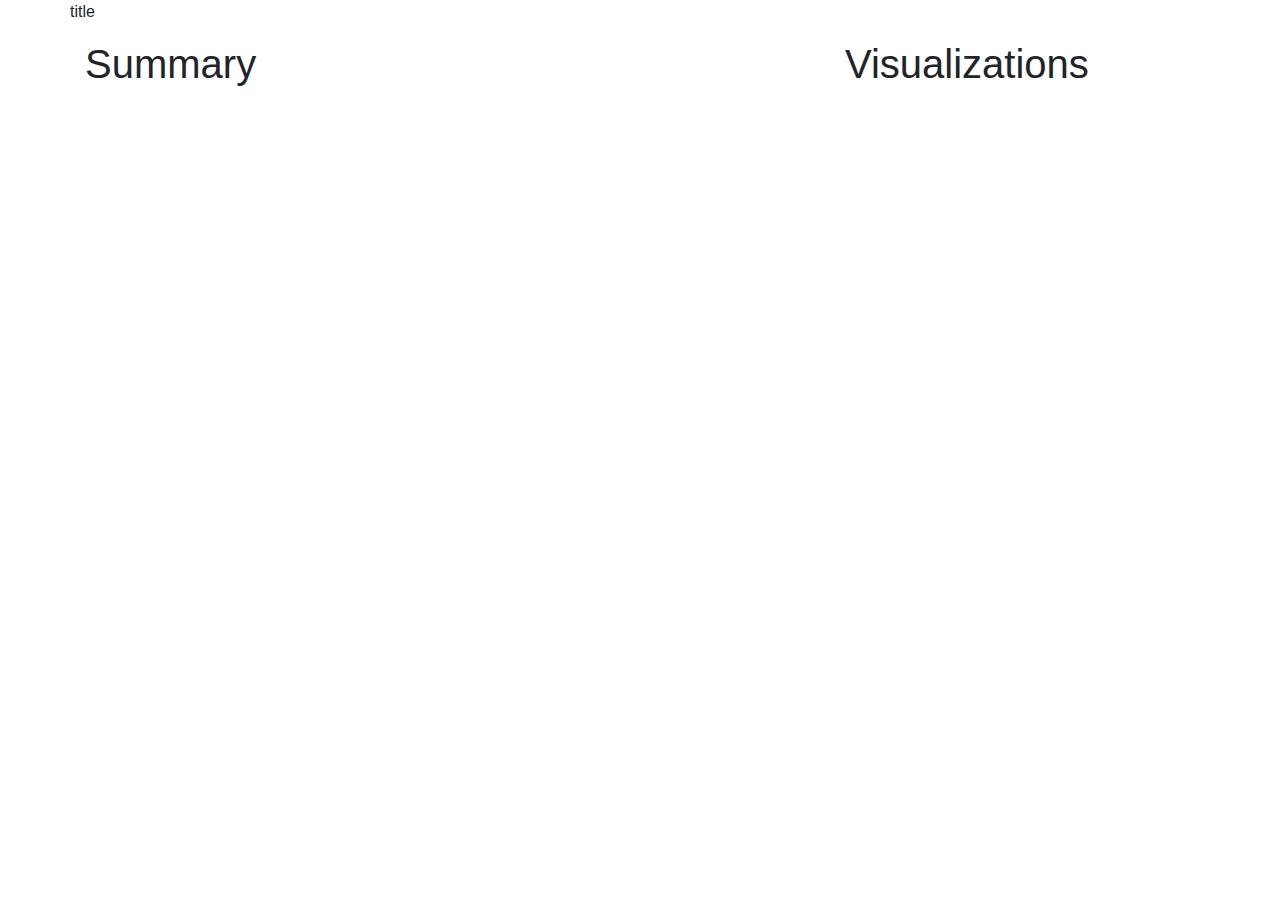
==== comparison.html @ cf8698e8 "worked on index.html and created other pages" ====
<!DOCTYPE html>
<html lang="en">
    <head>
        <meta charset="UTF-8">
        <title>Langing-Page</title>
        <link rel="stylesheet" href="https://stackpath.bootstrapcdn.com/bootstrap/4.3.1/css/bootstrap.min.css" integrity="sha384-ggOyR0iXCbMQv3Xipma34MD+dH/1fQ784/j6cY/iJTQUOhcWr7x9JvoRxT2MZw1T" crossorigin="anonymous">
        <link rel="stylesheet" href="style.css">
    </head>
    <body>
    <div class ="container">
        <!--first row to contain title and navigation-->
        <div class = "row">
            <p>title</p>
        </div>
        <!--second row to contain summary and visualizations-->
        <div class = "row">
            <div class="col-md-8">
                <h1>Summary</h1>
            </div>
            <div class="col-md-4">
                <h1>Visualizations</h1>
            </div>
        </div>
        
    </div>
    </body>
</html>
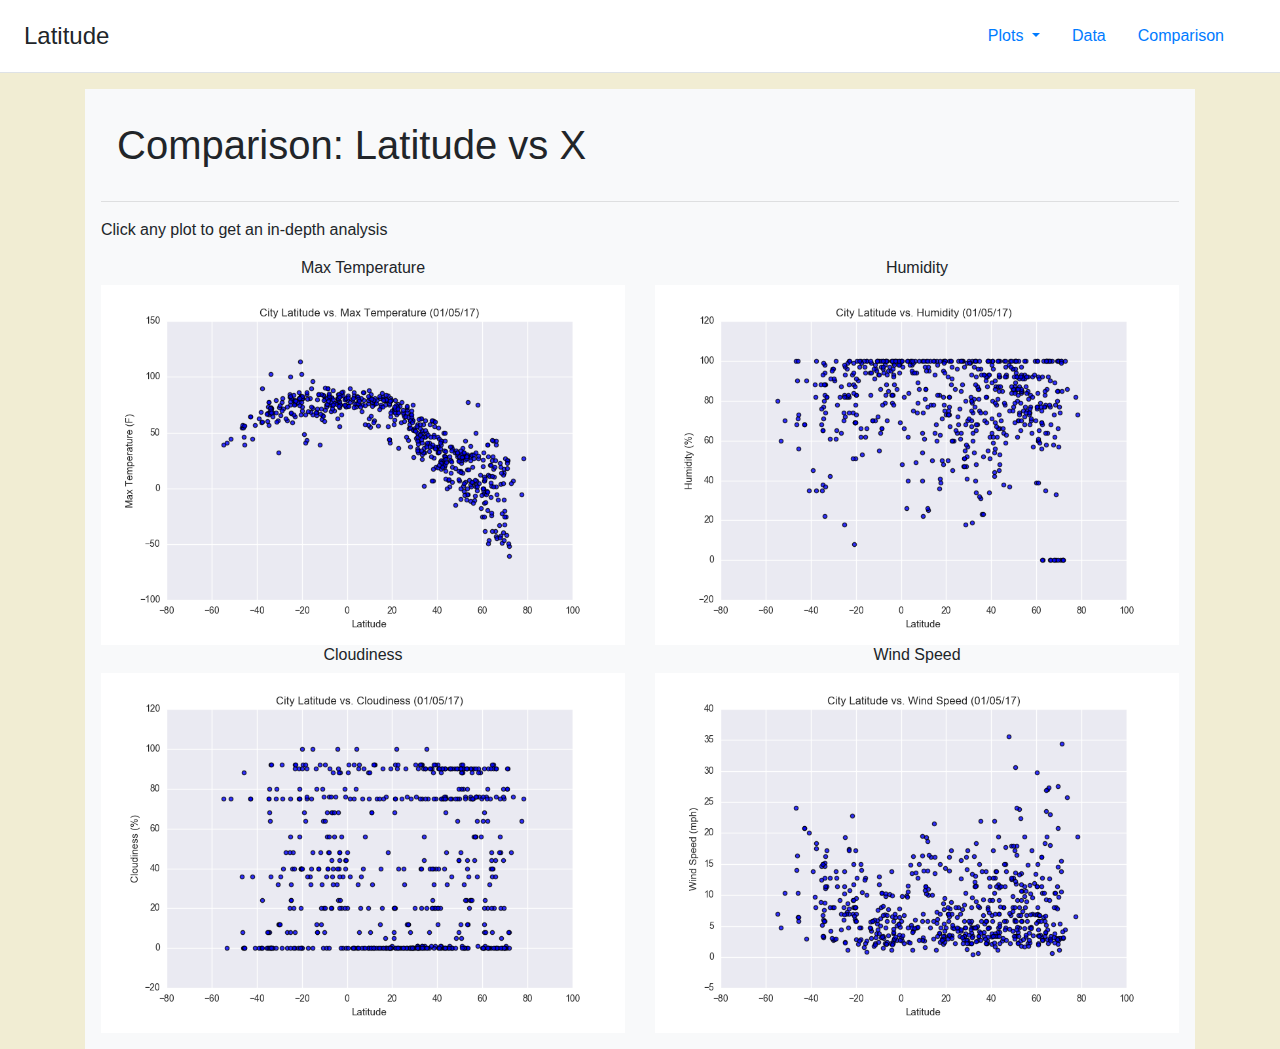
==== commit 9220c7b9: "updates on visualization pages" ====
--- a/comparison.html
+++ b/comparison.html
@@ -2,26 +2,70 @@
 <html lang="en">
     <head>
         <meta charset="UTF-8">
-        <title>Langing-Page</title>
+        <title>Comparison</title>
         <link rel="stylesheet" href="https://stackpath.bootstrapcdn.com/bootstrap/4.3.1/css/bootstrap.min.css" integrity="sha384-ggOyR0iXCbMQv3Xipma34MD+dH/1fQ784/j6cY/iJTQUOhcWr7x9JvoRxT2MZw1T" crossorigin="anonymous">
         <link rel="stylesheet" href="style.css">
     </head>
-    <body>
-    <div class ="container">
+    <body style="background-color:rgb(241, 237, 211);">
         <!--first row to contain title and navigation-->
-        <div class = "row">
-            <p>title</p>
+        <div class = "d-flex flex-column flex-md-row align-items-center p-3 px-md-4 mb-3 bg-white border-bottom box-shadow"> 
+            <h4 class="my-0 mr-md-auto font-weight-normal">Latitude</h4>
+                <nav class="my-2 my-md-0 mr-md-3">  
+                        <ul class="nav">
+                            <li class="nav-item dropdown">
+                                <a class="nav-link dropdown-toggle" href="#" id="navbarDropdown" role="button" data-toggle="dropdown" aria-haspopup="true" aria-expanded="false">
+                                Plots
+                                </a>
+                                <div class="dropdown-menu">
+                                <a class="dropdown-item" href="/visualization-1.html">Max Temperature</a>
+                                <a class="dropdown-item" href="/visualization-2.html">Humidity</a>
+                                <a class="dropdown-item" href="/visualization-3.html">Cloudiness</a>
+                                <a class="dropdown-item" href="/visualization-4.html">Wind Speed</a>
+                                </div>
+                            </li>
+                            <li class="nav-item active">
+                                <a class="nav-link" href="/data.html">Data</a>
+                            </li>
+                            <li class="nav-item">
+                                <a class="nav-link" href="/comparison.html">Comparison</a>
+                            </li>
+                        </ul>
+                </nav>
         </div>
-        <!--second row to contain summary and visualizations-->
-        <div class = "row">
-            <div class="col-md-8">
-                <h1>Summary</h1>
+        <div class ="container">
+            <div class="p-3 bg-light">
+                <h1 class = "display-5 p-3">Comparison: Latitude vs X</h1>
+                <hr/>
+                <p> Click any plot to get an in-depth analysis</p>
+                <div class="row">
+                    <div class = "col-md-6 col-sm-3 p3">
+                        <h6 class = "display-5" style = "text-align: center;">Max Temperature</h6>
+                        <a href="/visualization-1.html">
+                            <img class = "img-fluid" src="\Resources\assets\images\Fig1.png" alt="Max Temperature">
+                        </a>
+                    </div>
+                    <div class = "col-md-6 col-sm-3 p3">
+                        <h6 class = "display-5" style = "text-align: center;">Humidity</h6>
+                        <a href="/visualization-2.html">
+                            <img class = "img-fluid" src="\Resources\assets\images\Fig2.png" alt="Humidity">
+                        </a>
+                    </div>            
+                </div>
+                <div class="row">
+                    <div class = "col-md-6 col-sm-3 p3">
+                        <h6 class = "display-5" style = "text-align: center;">Cloudiness</h6>
+                        <a href="/visualization-3.html">
+                            <img class = "img-fluid" src="\Resources\assets\images\Fig3.png" alt="Cloudiness">
+                        </a>
+                    </div>
+                    <div class = "col-md-6 col-sm-3 p3">
+                        <h6 class = "display-5" style = "text-align: center;">Wind Speed</h6>
+                        <a href="/visualization-4.html">
+                            <img class = "img-fluid" src="\Resources\assets\images\Fig4.png" alt="Wind Speed">
+                        </a>
+                    </div>
+                </div>
             </div>
-            <div class="col-md-4">
-                <h1>Visualizations</h1>
-            </div>
-        </div>
-        
-    </div>
+        </div>              
     </body>
 </html>--- a/style.css
+++ b/style.css
@@ -0,0 +1,12 @@
+.thumbnail {
+width: 150px;
+height: 150px;
+border: 0.1mm;
+}
+
+
+.graph {
+    width: 300px;
+    height: 250px;
+    border: 0.1mm;
+    }
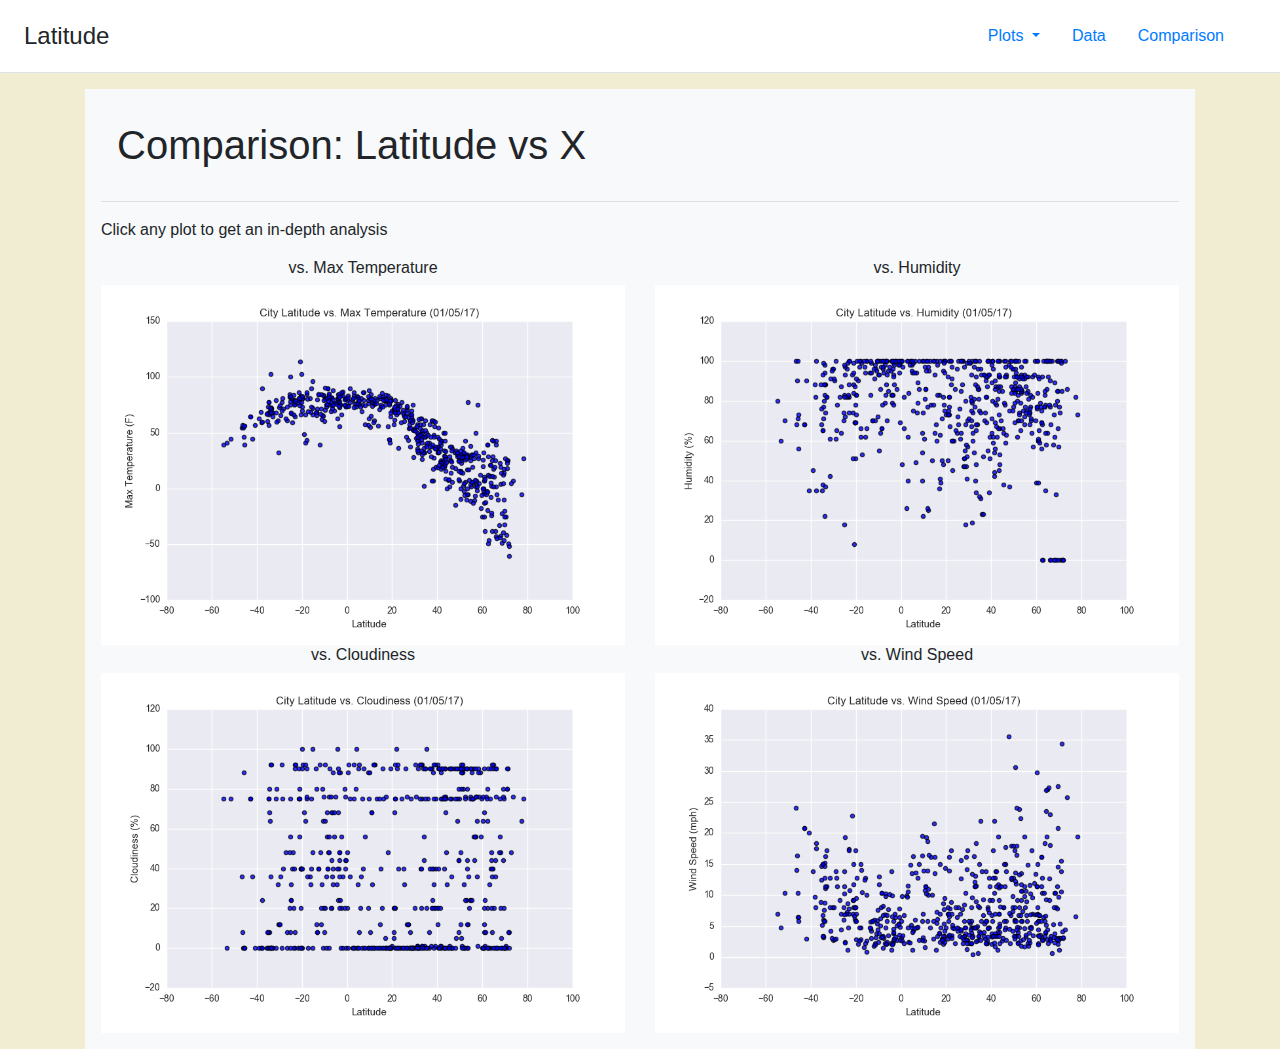
==== commit 8c31c0fd: "added data page" ====
--- a/comparison.html
+++ b/comparison.html
@@ -38,28 +38,28 @@
                 <hr/>
                 <p> Click any plot to get an in-depth analysis</p>
                 <div class="row">
-                    <div class = "col-md-6 col-sm-3 p3">
-                        <h6 class = "display-5" style = "text-align: center;">Max Temperature</h6>
+                    <div class = "col-md-6 p3">
+                        <h6 class = "display-5" style = "text-align: center;">vs. Max Temperature</h6>
                         <a href="/visualization-1.html">
                             <img class = "img-fluid" src="\Resources\assets\images\Fig1.png" alt="Max Temperature">
                         </a>
                     </div>
-                    <div class = "col-md-6 col-sm-3 p3">
-                        <h6 class = "display-5" style = "text-align: center;">Humidity</h6>
+                    <div class = "col-md-6 p3">
+                        <h6 class = "display-5" style = "text-align: center;">vs. Humidity</h6>
                         <a href="/visualization-2.html">
                             <img class = "img-fluid" src="\Resources\assets\images\Fig2.png" alt="Humidity">
                         </a>
                     </div>            
                 </div>
                 <div class="row">
-                    <div class = "col-md-6 col-sm-3 p3">
-                        <h6 class = "display-5" style = "text-align: center;">Cloudiness</h6>
+                    <div class = "col-md-6 p3">
+                        <h6 class = "display-5" style = "text-align: center;">vs. Cloudiness</h6>
                         <a href="/visualization-3.html">
                             <img class = "img-fluid" src="\Resources\assets\images\Fig3.png" alt="Cloudiness">
                         </a>
                     </div>
-                    <div class = "col-md-6 col-sm-3 p3">
-                        <h6 class = "display-5" style = "text-align: center;">Wind Speed</h6>
+                    <div class = "col-md-6 p3">
+                        <h6 class = "display-5" style = "text-align: center;">vs. Wind Speed</h6>
                         <a href="/visualization-4.html">
                             <img class = "img-fluid" src="\Resources\assets\images\Fig4.png" alt="Wind Speed">
                         </a>
--- a/style.css
+++ b/style.css
@@ -4,9 +4,4 @@
 border: 0.1mm;
 }
 
-
-.graph {
-    width: 300px;
-    height: 250px;
-    border: 0.1mm;
-    }
+.container { width: auto; }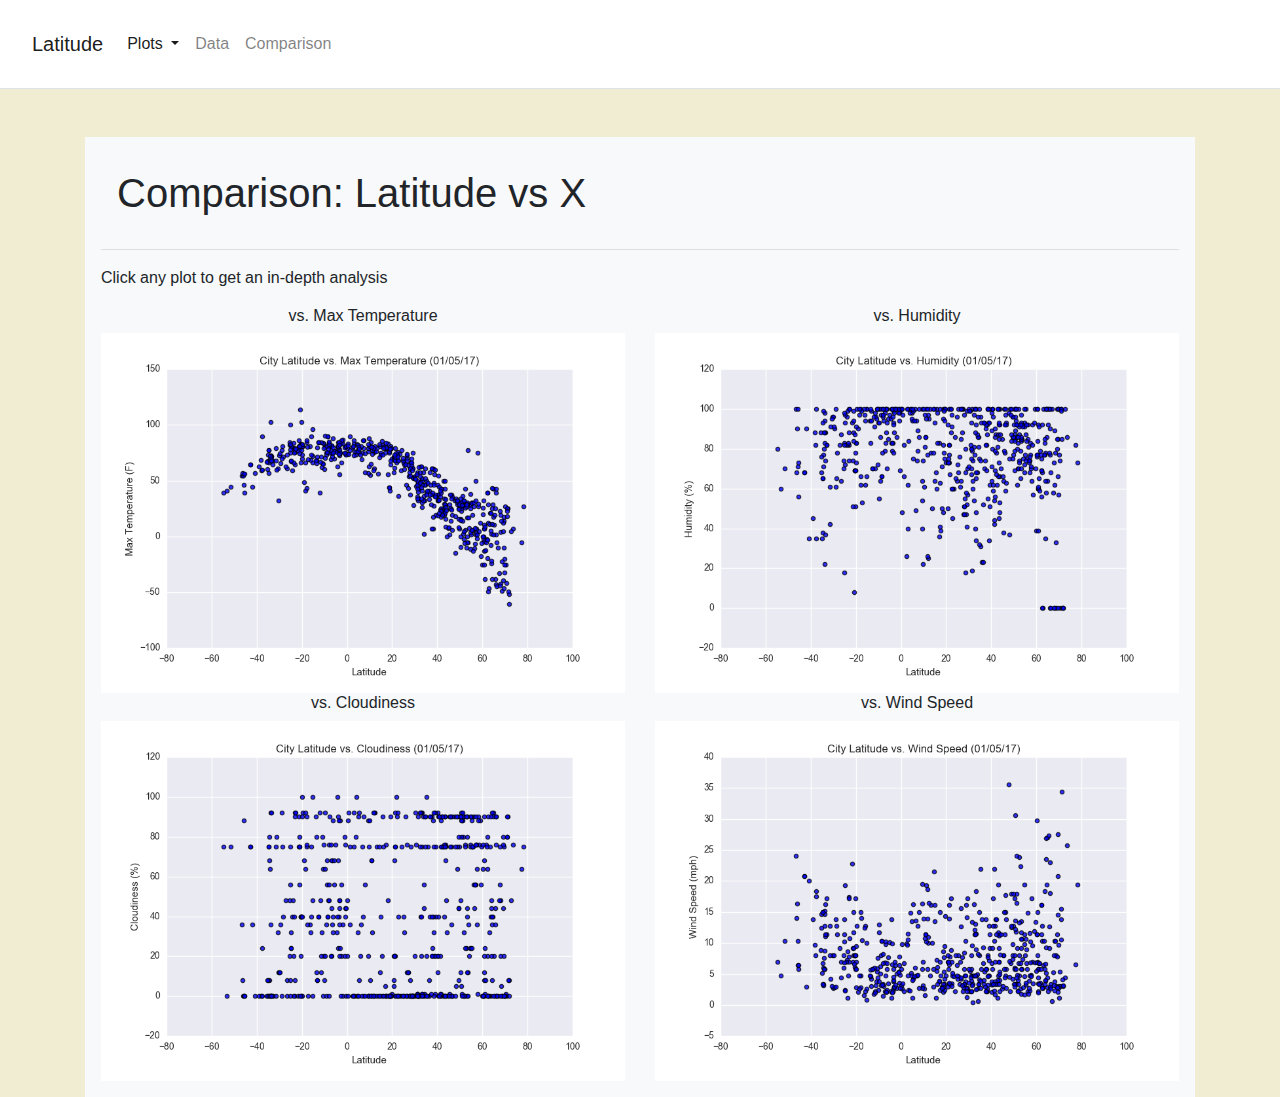
==== commit 3071eb1b: "still need more work on layout, but fixed most of the issues" ====
--- a/comparison.html
+++ b/comparison.html
@@ -7,12 +7,15 @@
         <link rel="stylesheet" href="style.css">
     </head>
     <body style="background-color:rgb(241, 237, 211);">
-        <!--first row to contain title and navigation-->
-        <div class = "d-flex flex-column flex-md-row align-items-center p-3 px-md-4 mb-3 bg-white border-bottom box-shadow"> 
-            <h4 class="my-0 mr-md-auto font-weight-normal">Latitude</h4>
-                <nav class="my-2 my-md-0 mr-md-3">  
-                        <ul class="nav">
-                            <li class="nav-item dropdown">
+        <div class="d-flex flex-column flex-md-row align-items-center p-3 mb-5 bg-white border-bottom box-shadow">         
+            <nav class ="navbar navbar-expand-md navbar-light my-0 my-md-0 mr-md-3">
+                    <a class= "navbar-brand" href="index.html">Latitude</a>
+                    <button class="navbar-toggler" type="button" data-toggle="collapse" data-target="#navbarCollapse" aria-controls="navbarCollapse" aria-expanded="true" aria-label="Toggle navigation">
+                        <span class="navbar-toggler-icon"></span>
+                    </button>
+                    <div class="navbar-collapse collapse show" id="navbarCollapse" style>
+                        <ul class="navbar-nav mr-auto">
+                            <li class="nav-item dropdown active">
                                 <a class="nav-link dropdown-toggle" href="#" id="navbarDropdown" role="button" data-toggle="dropdown" aria-haspopup="true" aria-expanded="false">
                                 Plots
                                 </a>
@@ -23,13 +26,14 @@
                                 <a class="dropdown-item" href="/visualization-4.html">Wind Speed</a>
                                 </div>
                             </li>
-                            <li class="nav-item active">
+                            <li class="nav-item">
                                 <a class="nav-link" href="/data.html">Data</a>
                             </li>
                             <li class="nav-item">
                                 <a class="nav-link" href="/comparison.html">Comparison</a>
                             </li>
                         </ul>
+                    </div>
                 </nav>
         </div>
         <div class ="container">
@@ -66,6 +70,9 @@
                     </div>
                 </div>
             </div>
-        </div>              
+        </div>
+        <script src="https://code.jquery.com/jquery-3.3.1.slim.min.js" integrity="sha384-q8i/X+965DzO0rT7abK41JStQIAqVgRVzpbzo5smXKp4YfRvH+8abtTE1Pi6jizo" crossorigin="anonymous"></script>
+<script src="https://cdnjs.cloudflare.com/ajax/libs/popper.js/1.14.7/umd/popper.min.js" integrity="sha384-UO2eT0CpHqdSJQ6hJty5KVphtPhzWj9WO1clHTMGa3JDZwrnQq4sF86dIHNDz0W1" crossorigin="anonymous"></script>
+<script src="https://stackpath.bootstrapcdn.com/bootstrap/4.3.1/js/bootstrap.min.js" integrity="sha384-JjSmVgyd0p3pXB1rRibZUAYoIIy6OrQ6VrjIEaFf/nJGzIxFDsf4x0xIM+B07jRM" crossorigin="anonymous"></script>              
     </body>
 </html>--- a/style.css
+++ b/style.css
@@ -4,4 +4,5 @@
 border: 0.1mm;
 }
 
-.container { width: auto; }+  
+  /* Adding media queries to show the drop-down, and hide the navbar when the screen is smaller than 480 pixels */
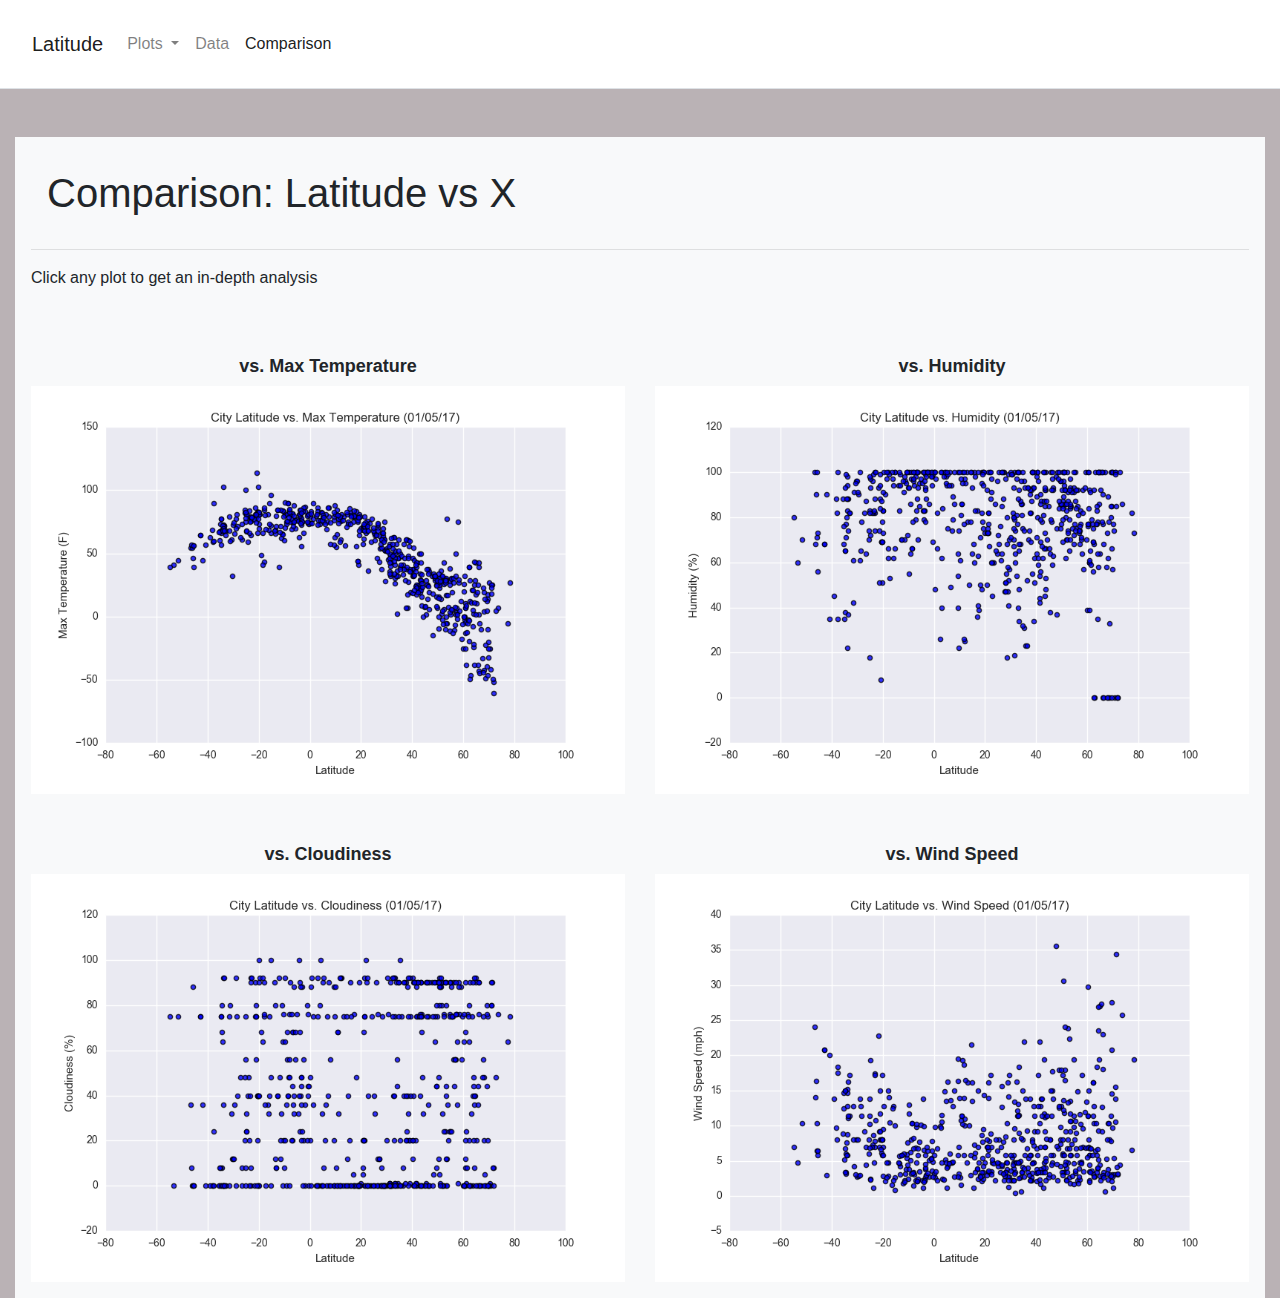
==== commit 425e0098: "continue to work improvment" ====
--- a/comparison.html
+++ b/comparison.html
@@ -6,7 +6,7 @@
         <link rel="stylesheet" href="https://stackpath.bootstrapcdn.com/bootstrap/4.3.1/css/bootstrap.min.css" integrity="sha384-ggOyR0iXCbMQv3Xipma34MD+dH/1fQ784/j6cY/iJTQUOhcWr7x9JvoRxT2MZw1T" crossorigin="anonymous">
         <link rel="stylesheet" href="style.css">
     </head>
-    <body style="background-color:rgb(241, 237, 211);">
+    <body>
         <div class="d-flex flex-column flex-md-row align-items-center p-3 mb-5 bg-white border-bottom box-shadow">         
             <nav class ="navbar navbar-expand-md navbar-light my-0 my-md-0 mr-md-3">
                     <a class= "navbar-brand" href="index.html">Latitude</a>
@@ -15,7 +15,7 @@
                     </button>
                     <div class="navbar-collapse collapse show" id="navbarCollapse" style>
                         <ul class="navbar-nav mr-auto">
-                            <li class="nav-item dropdown active">
+                            <li class="nav-item dropdown">
                                 <a class="nav-link dropdown-toggle" href="#" id="navbarDropdown" role="button" data-toggle="dropdown" aria-haspopup="true" aria-expanded="false">
                                 Plots
                                 </a>
@@ -29,27 +29,27 @@
                             <li class="nav-item">
                                 <a class="nav-link" href="/data.html">Data</a>
                             </li>
-                            <li class="nav-item">
+                            <li class="nav-item active">
                                 <a class="nav-link" href="/comparison.html">Comparison</a>
                             </li>
                         </ul>
                     </div>
                 </nav>
         </div>
-        <div class ="container">
+        <div class ="container-fluid">
             <div class="p-3 bg-light">
                 <h1 class = "display-5 p-3">Comparison: Latitude vs X</h1>
                 <hr/>
                 <p> Click any plot to get an in-depth analysis</p>
                 <div class="row">
                     <div class = "col-md-6 p3">
-                        <h6 class = "display-5" style = "text-align: center;">vs. Max Temperature</h6>
+                        <h6>vs. Max Temperature</h6>
                         <a href="/visualization-1.html">
                             <img class = "img-fluid" src="\Resources\assets\images\Fig1.png" alt="Max Temperature">
                         </a>
                     </div>
                     <div class = "col-md-6 p3">
-                        <h6 class = "display-5" style = "text-align: center;">vs. Humidity</h6>
+                        <h6>vs. Humidity</h6>
                         <a href="/visualization-2.html">
                             <img class = "img-fluid" src="\Resources\assets\images\Fig2.png" alt="Humidity">
                         </a>
@@ -57,13 +57,13 @@
                 </div>
                 <div class="row">
                     <div class = "col-md-6 p3">
-                        <h6 class = "display-5" style = "text-align: center;">vs. Cloudiness</h6>
+                        <h6>vs. Cloudiness</h6>
                         <a href="/visualization-3.html">
                             <img class = "img-fluid" src="\Resources\assets\images\Fig3.png" alt="Cloudiness">
                         </a>
                     </div>
                     <div class = "col-md-6 p3">
-                        <h6 class = "display-5" style = "text-align: center;">vs. Wind Speed</h6>
+                        <h6>vs. Wind Speed</h6>
                         <a href="/visualization-4.html">
                             <img class = "img-fluid" src="\Resources\assets\images\Fig4.png" alt="Wind Speed">
                         </a>
--- a/style.css
+++ b/style.css
@@ -1,8 +1,29 @@
 .thumbnail {
-width: 150px;
-height: 150px;
-border: 0.1mm;
+width: 130px;
+height: 130px;
+border-width: 1px;
+border-color: black;
 }
 
+.center {
+  display: block;
+  margin-left: auto;
+  margin-right: auto;
+  width: 80%;
+}
+
+body{
+  background-color:#BAB2B5;
+}
+
+
+h6{
+font-size: large;
+font-weight: 600;
+font-style: bold;
+font-family:-apple-system, BlinkMacSystemFont, 'Segoe UI', Roboto, Oxygen, Ubuntu, Cantarell, 'Open Sans', 'Helvetica Neue', sans-serif;
+text-align:center;
+padding-top: 50px;
+}
   
   /* Adding media queries to show the drop-down, and hide the navbar when the screen is smaller than 480 pixels */
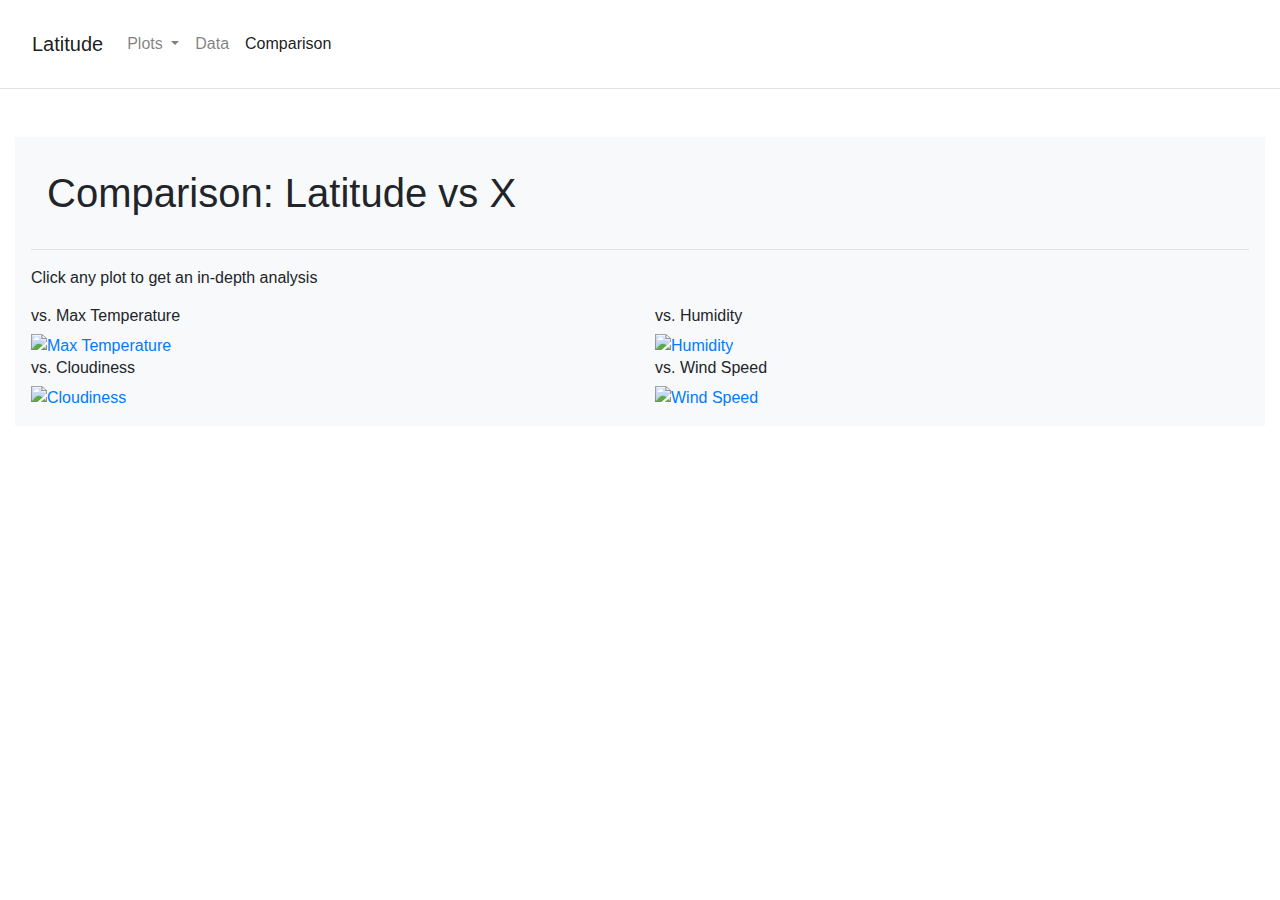
==== commit b62837c8: "Update comparison.html" ====
--- a/comparison.html
+++ b/comparison.html
@@ -4,7 +4,7 @@
         <meta charset="UTF-8">
         <title>Comparison</title>
         <link rel="stylesheet" href="https://stackpath.bootstrapcdn.com/bootstrap/4.3.1/css/bootstrap.min.css" integrity="sha384-ggOyR0iXCbMQv3Xipma34MD+dH/1fQ784/j6cY/iJTQUOhcWr7x9JvoRxT2MZw1T" crossorigin="anonymous">
-        <link rel="stylesheet" href="style.css">
+        <link rel="stylesheet" href="Web-Design-Challenge/style.css">
     </head>
     <body>
         <div class="d-flex flex-column flex-md-row align-items-center p-3 mb-5 bg-white border-bottom box-shadow">         
@@ -20,17 +20,17 @@
                                 Plots
                                 </a>
                                 <div class="dropdown-menu">
-                                <a class="dropdown-item" href="/visualization-1.html">Max Temperature</a>
-                                <a class="dropdown-item" href="/visualization-2.html">Humidity</a>
-                                <a class="dropdown-item" href="/visualization-3.html">Cloudiness</a>
-                                <a class="dropdown-item" href="/visualization-4.html">Wind Speed</a>
+                                <a class="dropdown-item" href="Web-Design-Challenge/visualization-1.html">Max Temperature</a>
+                                <a class="dropdown-item" href="Web-Design-Challenge/visualization-2.html">Humidity</a>
+                                <a class="dropdown-item" href="Web-Design-Challenge/visualization-3.html">Cloudiness</a>
+                                <a class="dropdown-item" href="Web-Design-Challenge/visualization-4.html">Wind Speed</a>
                                 </div>
                             </li>
                             <li class="nav-item">
-                                <a class="nav-link" href="/data.html">Data</a>
+                                <a class="nav-link" href="Web-Design-Challenge/data.html">Data</a>
                             </li>
                             <li class="nav-item active">
-                                <a class="nav-link" href="/comparison.html">Comparison</a>
+                                <a class="nav-link" href="Web-Design-Challenge/comparison.html">Comparison</a>
                             </li>
                         </ul>
                     </div>
@@ -45,13 +45,13 @@
                     <div class = "col-md-6 p3">
                         <h6>vs. Max Temperature</h6>
                         <a href="/visualization-1.html">
-                            <img class = "img-fluid" src="\Resources\assets\images\Fig1.png" alt="Max Temperature">
+                            <img class = "img-fluid" src="Web-Design-Challenge\Resources\assets\images\Fig1.png" alt="Max Temperature">
                         </a>
                     </div>
                     <div class = "col-md-6 p3">
                         <h6>vs. Humidity</h6>
                         <a href="/visualization-2.html">
-                            <img class = "img-fluid" src="\Resources\assets\images\Fig2.png" alt="Humidity">
+                            <img class = "img-fluid" src="Web-Design-Challenge\Resources\assets\images\Fig2.png" alt="Humidity">
                         </a>
                     </div>            
                 </div>
@@ -59,13 +59,13 @@
                     <div class = "col-md-6 p3">
                         <h6>vs. Cloudiness</h6>
                         <a href="/visualization-3.html">
-                            <img class = "img-fluid" src="\Resources\assets\images\Fig3.png" alt="Cloudiness">
+                            <img class = "img-fluid" src="Web-Design-Challenge\Resources\assets\images\Fig3.png" alt="Cloudiness">
                         </a>
                     </div>
                     <div class = "col-md-6 p3">
                         <h6>vs. Wind Speed</h6>
                         <a href="/visualization-4.html">
-                            <img class = "img-fluid" src="\Resources\assets\images\Fig4.png" alt="Wind Speed">
+                            <img class = "img-fluid" src="Web-Design-Challenge\Resources\assets\images\Fig4.png" alt="Wind Speed">
                         </a>
                     </div>
                 </div>
@@ -75,4 +75,4 @@
 <script src="https://cdnjs.cloudflare.com/ajax/libs/popper.js/1.14.7/umd/popper.min.js" integrity="sha384-UO2eT0CpHqdSJQ6hJty5KVphtPhzWj9WO1clHTMGa3JDZwrnQq4sF86dIHNDz0W1" crossorigin="anonymous"></script>
 <script src="https://stackpath.bootstrapcdn.com/bootstrap/4.3.1/js/bootstrap.min.js" integrity="sha384-JjSmVgyd0p3pXB1rRibZUAYoIIy6OrQ6VrjIEaFf/nJGzIxFDsf4x0xIM+B07jRM" crossorigin="anonymous"></script>              
     </body>
-</html>+</html>
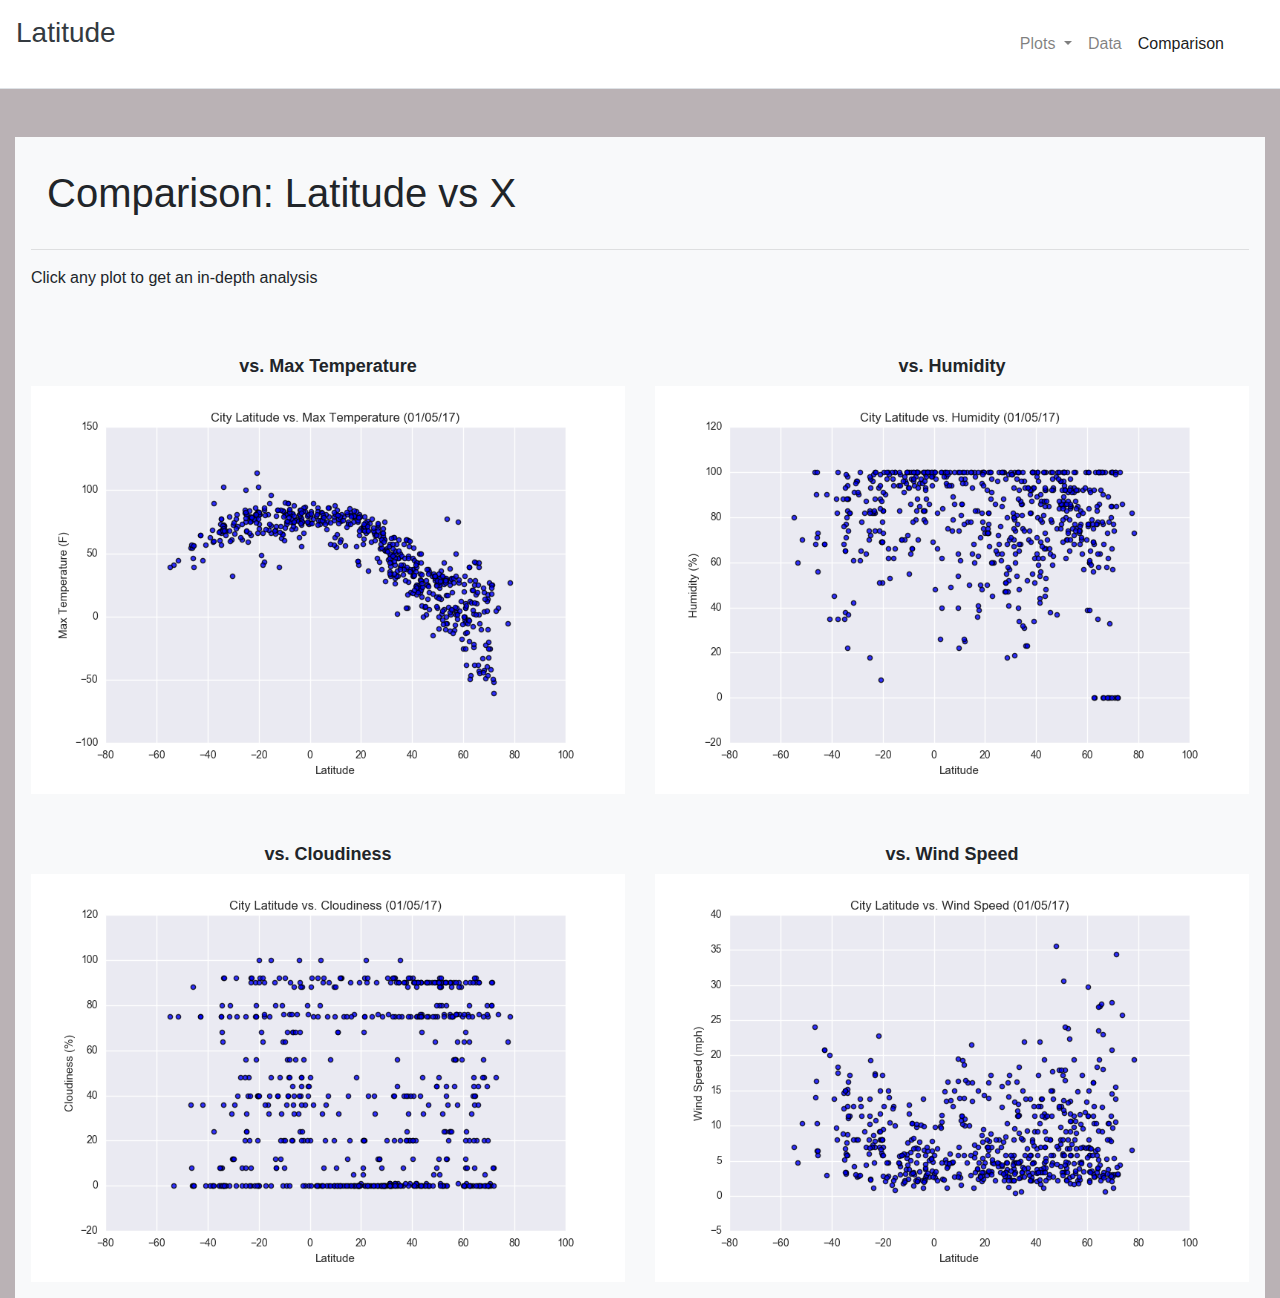
==== commit 315768b1: "final updates" ====
--- a/comparison.html
+++ b/comparison.html
@@ -4,37 +4,41 @@
         <meta charset="UTF-8">
         <title>Comparison</title>
         <link rel="stylesheet" href="https://stackpath.bootstrapcdn.com/bootstrap/4.3.1/css/bootstrap.min.css" integrity="sha384-ggOyR0iXCbMQv3Xipma34MD+dH/1fQ784/j6cY/iJTQUOhcWr7x9JvoRxT2MZw1T" crossorigin="anonymous">
-        <link rel="stylesheet" href="Web-Design-Challenge/style.css">
+        <link rel="stylesheet" href="style.css">
     </head>
     <body>
-        <div class="d-flex flex-column flex-md-row align-items-center p-3 mb-5 bg-white border-bottom box-shadow">         
-            <nav class ="navbar navbar-expand-md navbar-light my-0 my-md-0 mr-md-3">
-                    <a class= "navbar-brand" href="index.html">Latitude</a>
-                    <button class="navbar-toggler" type="button" data-toggle="collapse" data-target="#navbarCollapse" aria-controls="navbarCollapse" aria-expanded="true" aria-label="Toggle navigation">
-                        <span class="navbar-toggler-icon"></span>
-                    </button>
-                    <div class="navbar-collapse collapse show" id="navbarCollapse" style>
-                        <ul class="navbar-nav mr-auto">
-                            <li class="nav-item dropdown">
-                                <a class="nav-link dropdown-toggle" href="#" id="navbarDropdown" role="button" data-toggle="dropdown" aria-haspopup="true" aria-expanded="false">
-                                Plots
-                                </a>
-                                <div class="dropdown-menu">
-                                <a class="dropdown-item" href="Web-Design-Challenge/visualization-1.html">Max Temperature</a>
-                                <a class="dropdown-item" href="Web-Design-Challenge/visualization-2.html">Humidity</a>
-                                <a class="dropdown-item" href="Web-Design-Challenge/visualization-3.html">Cloudiness</a>
-                                <a class="dropdown-item" href="Web-Design-Challenge/visualization-4.html">Wind Speed</a>
-                                </div>
-                            </li>
-                            <li class="nav-item">
-                                <a class="nav-link" href="Web-Design-Challenge/data.html">Data</a>
-                            </li>
-                            <li class="nav-item active">
-                                <a class="nav-link" href="Web-Design-Challenge/comparison.html">Comparison</a>
-                            </li>
-                        </ul>
-                    </div>
-                </nav>
+        <div class="d-flex flex-column flex-md-row p-3 mb-5 bg-white border-bottom box-shadow">            
+            <div class="container-fluid">
+                <div class = "row">
+                    <h3><a href="index.html" class = "text-dark">Latitude</a></h3>
+                    <nav class ="navbar navbar-expand-md navbar-light my-0 my-md-0 mr-md-3 ml-auto">              
+                        <button class="navbar-toggler collapsed ml-auto" type="button" data-toggle="collapse" data-target="#navbarCollapse" aria-controls="navbarCollapse" aria-expanded="false" aria-label="Toggle navigation">
+                            <span class="navbar-toggler-icon ml-auto"></span>
+                        </button>
+                        <div class="navbar-collapse collapse ml-auto" id="navbarCollapse" style>
+                            <ul class="navbar-nav ml-auto">
+                                <li class="nav-item dropdown ml-auto">
+                                    <a class="nav-link dropdown-toggle ml-auto" href="#" id="navbarDropdown" role="button" data-toggle="dropdown" aria-haspopup="false" aria-expanded="false">
+                                    Plots
+                                    </a>
+                                    <div class="dropdown-menu ml-auto">
+                                    <a class="dropdown-item ml-auto" href="/visualization-1.html">Max Temperature</a>
+                                    <a class="dropdown-item ml-auto" href="/visualization-2.html">Humidity</a>
+                                    <a class="dropdown-item ml-auto" href="/visualization-3.html">Cloudiness</a>
+                                    <a class="dropdown-item ml-auto" href="/visualization-4.html">Wind Speed</a>
+                                    </div>
+                                </li>
+                                <li class="nav-item ml-auto">
+                                    <a class="nav-link" href="/data.html">Data</a>
+                                </li>
+                                <li class="nav-item ml-auto active">
+                                    <a class="nav-link" href="/comparison.html">Comparison</a>
+                                </li>
+                            </ul>
+                        </div>
+                    </nav>
+                </div>
+            </div>
         </div>
         <div class ="container-fluid">
             <div class="p-3 bg-light">
@@ -45,13 +49,13 @@
                     <div class = "col-md-6 p3">
                         <h6>vs. Max Temperature</h6>
                         <a href="/visualization-1.html">
-                            <img class = "img-fluid" src="Web-Design-Challenge\Resources\assets\images\Fig1.png" alt="Max Temperature">
+                            <img class = "img-fluid" src="\Resources\assets\images\Fig1.png" alt="Max Temperature">
                         </a>
                     </div>
                     <div class = "col-md-6 p3">
                         <h6>vs. Humidity</h6>
                         <a href="/visualization-2.html">
-                            <img class = "img-fluid" src="Web-Design-Challenge\Resources\assets\images\Fig2.png" alt="Humidity">
+                            <img class = "img-fluid" src="\Resources\assets\images\Fig2.png" alt="Humidity">
                         </a>
                     </div>            
                 </div>
@@ -59,13 +63,13 @@
                     <div class = "col-md-6 p3">
                         <h6>vs. Cloudiness</h6>
                         <a href="/visualization-3.html">
-                            <img class = "img-fluid" src="Web-Design-Challenge\Resources\assets\images\Fig3.png" alt="Cloudiness">
+                            <img class = "img-fluid" src="\Resources\assets\images\Fig3.png" alt="Cloudiness">
                         </a>
                     </div>
                     <div class = "col-md-6 p3">
                         <h6>vs. Wind Speed</h6>
                         <a href="/visualization-4.html">
-                            <img class = "img-fluid" src="Web-Design-Challenge\Resources\assets\images\Fig4.png" alt="Wind Speed">
+                            <img class = "img-fluid" src="\Resources\assets\images\Fig4.png" alt="Wind Speed">
                         </a>
                     </div>
                 </div>
@@ -75,4 +79,4 @@
 <script src="https://cdnjs.cloudflare.com/ajax/libs/popper.js/1.14.7/umd/popper.min.js" integrity="sha384-UO2eT0CpHqdSJQ6hJty5KVphtPhzWj9WO1clHTMGa3JDZwrnQq4sF86dIHNDz0W1" crossorigin="anonymous"></script>
 <script src="https://stackpath.bootstrapcdn.com/bootstrap/4.3.1/js/bootstrap.min.js" integrity="sha384-JjSmVgyd0p3pXB1rRibZUAYoIIy6OrQ6VrjIEaFf/nJGzIxFDsf4x0xIM+B07jRM" crossorigin="anonymous"></script>              
     </body>
-</html>
+</html>--- a/style.css
+++ b/style.css
@@ -0,0 +1,51 @@
+.thumbnail {
+width: 130px;
+height: 130px;
+border-width: 1px;
+border-color: black;
+}
+
+.center {
+  display: block;
+  margin-left: auto;
+  margin-right: auto;
+  width: 80%;
+}
+
+.left {
+  display: block;
+  width: 40%;
+}
+
+body{
+  background-color:#BAB2B5;
+}
+
+a:link { text-decoration: none; }
+a:visited { text-decoration: none; }
+a:hover { text-decoration: none; }
+a:active { text-decoration: none; }
+
+h6{
+font-size: large;
+font-weight: 600;
+font-style: bold;
+font-family:-apple-system, BlinkMacSystemFont, 'Segoe UI', Roboto, Oxygen, Ubuntu, Cantarell, 'Open Sans', 'Helvetica Neue', sans-serif;
+text-align:center;
+padding-top: 50px;
+}
+
+.padding{
+padding: 40px;
+}
+
+@media screen and (max-width: 992px) {
+  .thumbnail-sm {
+    width: 100px;
+    height: 100px;
+    border-width: 1px;
+    border-color: black;;
+  }
+}
+  
+  /* Adding media queries to show the drop-down, and hide the navbar when the screen is smaller than 480 pixels */
